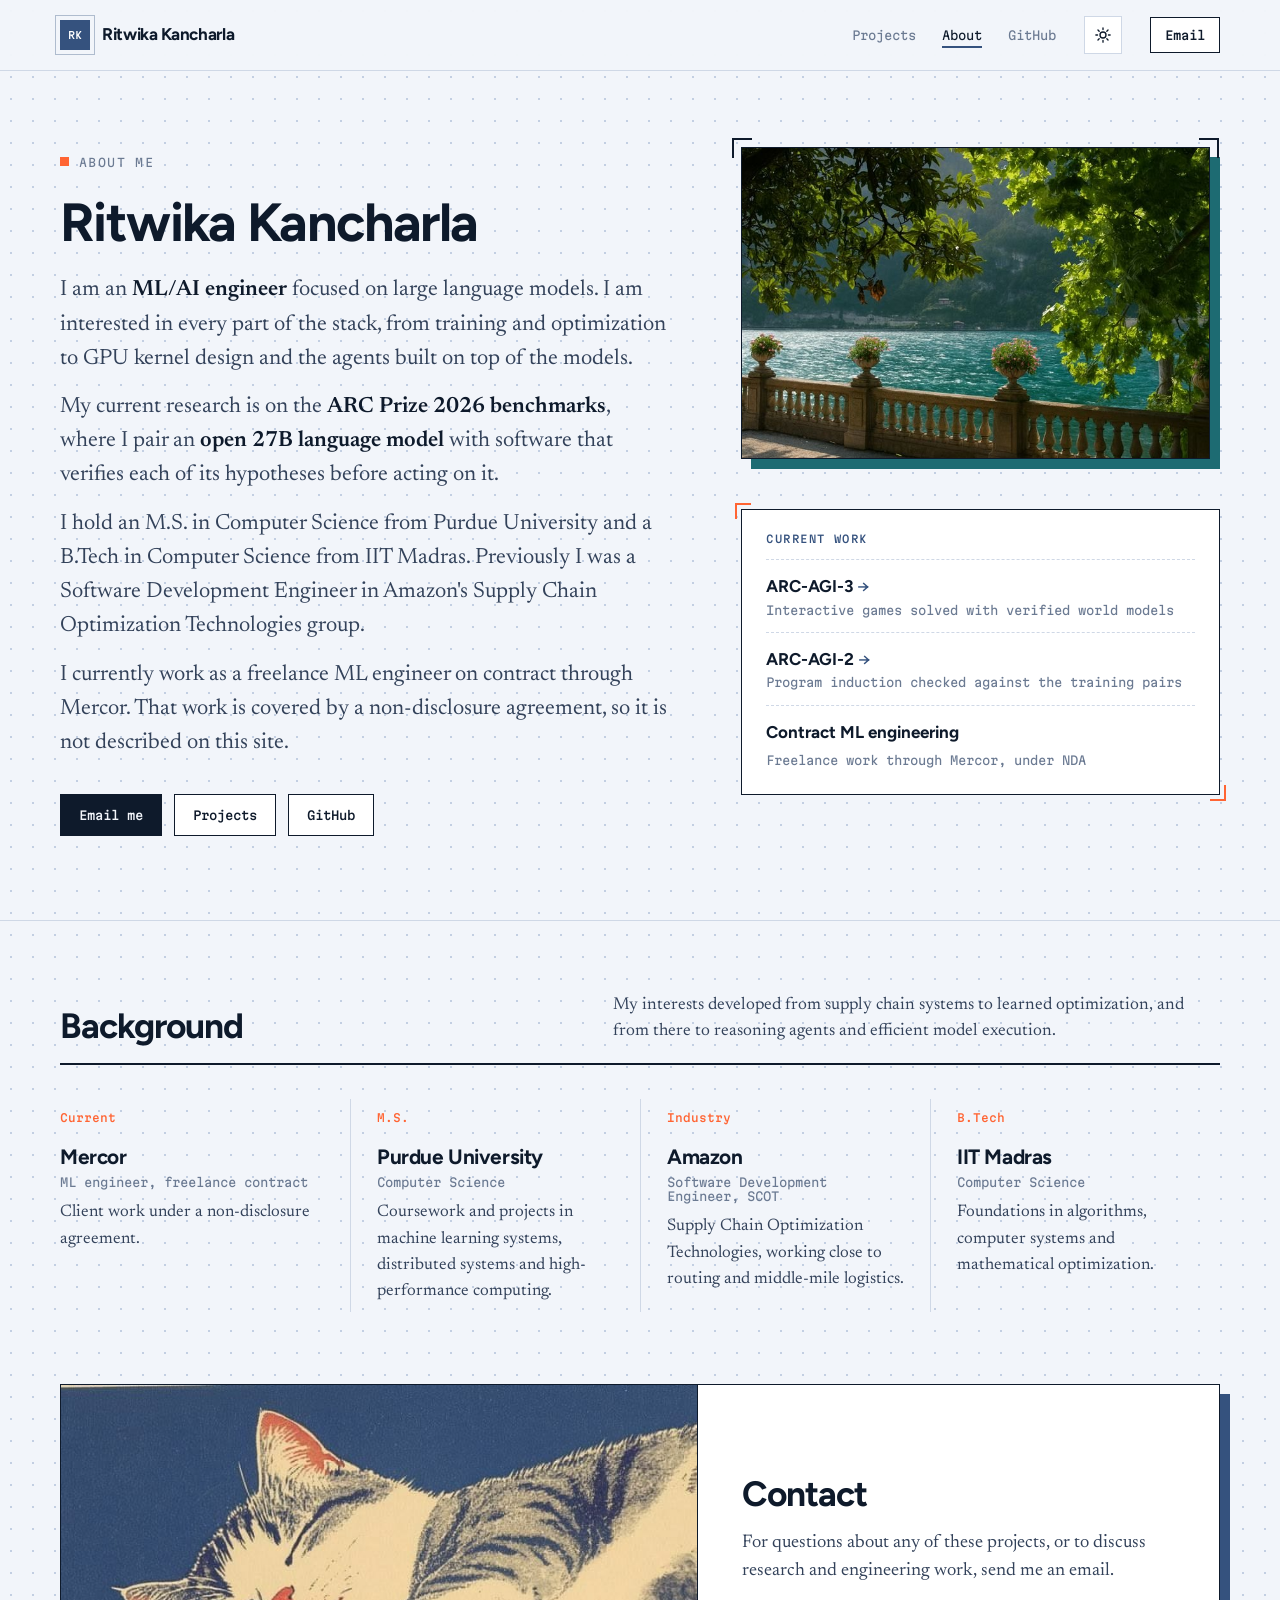
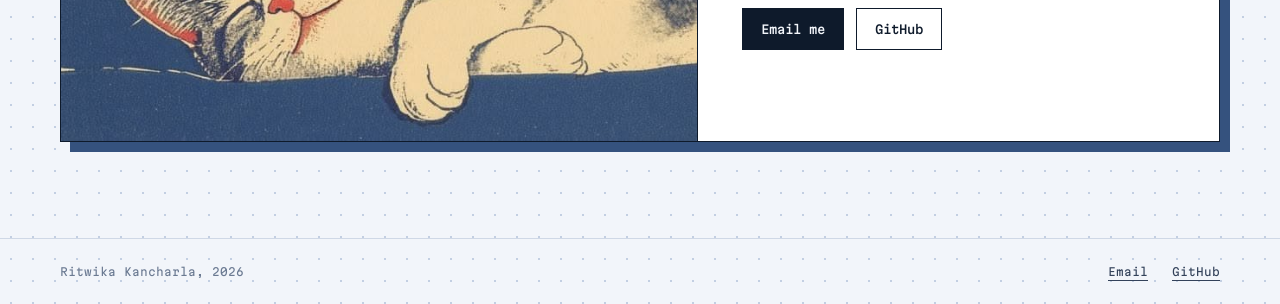
==== about.html @ 43d2c1b2 "Dark theme: neutral dark grey instead of navy Co-Authored-By: Claude Fable 5.1 <noreply@anthropic.co" ====
<!doctype html>
<html lang="en">
<head>
  <meta charset="utf-8">
  <meta name="viewport" content="width=device-width, initial-scale=1">
  <meta name="description" content="About Ritwika Kancharla: ML/AI engineer focused on large language models. Current work, education and experience, and contact.">
  <meta name="theme-color" content="#f2f5fa">
  <title>About | Ritwika Kancharla</title>
  <script>try{var t=localStorage.getItem("theme")||(matchMedia("(prefers-color-scheme: dark)").matches?"dark":"light");document.documentElement.dataset.theme=t}catch(e){}</script>
  <link rel="icon" href="./favicon.svg">
  <link rel="preconnect" href="https://fonts.googleapis.com">
  <link rel="preconnect" href="https://fonts.gstatic.com" crossorigin>
  <link href="https://fonts.googleapis.com/css2?family=Martian+Mono:wght@400;500&family=Newsreader:ital,opsz,wght@0,6..72,400;0,6..72,500;0,6..72,600;1,6..72,400&family=Figtree:wght@400;500;600;700;800&display=swap" rel="stylesheet">
  <link rel="stylesheet" href="./assets/site.css?v=adc45c68">
</head>
<body id="top">
<header class="site"><div class="bar">
  <a class="brand" href="./index.html"><span class="mark">RK</span><span class="name">Ritwika Kancharla</span></a>
  <nav aria-label="Site">
    <a href="./index.html#projects">Projects</a>
    <a href="./about.html" class="on">About</a>
    <a href="https://github.com/ritwikareddykancharla">GitHub</a>
  </nav>
  <button class="theme" type="button" aria-label="Switch between light and dark theme"><svg class="sun" viewBox="0 0 24 24" aria-hidden="true"><circle cx="12" cy="12" r="4"/><path d="M12 2.5v2.2M12 19.3v2.2M2.5 12h2.2M19.3 12h2.2M5.3 5.3l1.6 1.6M17.1 17.1l1.6 1.6M18.7 5.3l-1.6 1.6M6.9 17.1l-1.6 1.6"/></svg><svg class="moon" viewBox="0 0 24 24" aria-hidden="true"><path d="M20 14.5A8 8 0 0 1 9.5 4a8 8 0 1 0 10.5 10.5z"/></svg></button>
  <a class="btn contact" href="mailto:ritwikareddykancharla@gmail.com">Email</a>
</div></header>

<main>
<section class="hero about" style="--accent:#1d6b72"><div class="hero-in">
  <div>
    <p class="kicker"><i></i>About me</p>
    <h1>Ritwika Kancharla</h1>
    <p class="lede">I am an <strong>ML/AI engineer</strong> focused on large language models. I am interested in every part of the stack, from training and optimization to GPU kernel design and the agents built on top of the models.</p>
    <p class="lede">My current research is on the <strong>ARC Prize 2026 benchmarks</strong>, where I pair an <strong>open 27B language model</strong> with software that verifies each of its hypotheses before acting on it.</p>
    <p class="lede">I hold an M.S. in Computer Science from Purdue University and a B.Tech in Computer Science from IIT Madras. Previously I was a Software Development Engineer in Amazon's Supply Chain Optimization Technologies group.</p>
    <p class="lede">I currently work as a freelance ML engineer on contract through Mercor. That work is covered by a non-disclosure agreement, so it is not described on this site.</p>
    <div class="actions"><a class="btn primary" href="mailto:ritwikareddykancharla@gmail.com">Email me</a><a class="btn" href="./index.html#projects">Projects</a><a class="btn" href="https://github.com/ritwikareddykancharla">GitHub</a></div>
  </div>
  <div class="about-side">
    <figure class="hero-img"><img src="./assets/img/heroes/terrace.jpg" width="735" height="490" alt="A stone terrace with flower urns under green branches, looking out over a bright turquoise lake." style="object-position:50% 70%"></figure>
    <aside class="now" aria-label="Current work">
      <p class="now-k">Current work</p>
      <ul>
        <li><a href="./projects/arc-agi-3.html"><b>ARC-AGI-3</b><span>Interactive games solved with verified world models</span></a></li>
        <li><a href="./projects/arc-agi-2.html"><b>ARC-AGI-2</b><span>Program induction checked against the training pairs</span></a></li>
        <li><b>Contract ML engineering</b><span>Freelance work through Mercor, under NDA</span></li>
      </ul>
    </aside>
  </div>
</div></section>

<section class="sec" id="background"><div class="wrap">
  <div class="sec-head"><h2>Background</h2><p>My interests developed from supply chain systems to learned optimization, and from there to reasoning agents and efficient model execution.</p></div>
  <div class="cv">
    <article><span class="when">Current</span><h3>Mercor</h3><p class="role">ML engineer, freelance contract</p><p>Client work under a non-disclosure agreement.</p></article>
    <article><span class="when">M.S.</span><h3>Purdue University</h3><p class="role">Computer Science</p><p>Coursework and projects in machine learning systems, distributed systems and high-performance computing.</p></article>
    <article><span class="when">Industry</span><h3>Amazon</h3><p class="role">Software Development Engineer, SCOT</p><p>Supply Chain Optimization Technologies, working close to routing and middle-mile logistics.</p></article>
    <article><span class="when">B.Tech</span><h3>IIT Madras</h3><p class="role">Computer Science</p><p>Foundations in algorithms, computer systems and mathematical optimization.</p></article>
  </div>
</div></section>

<section class="sec" id="contact"><div class="wrap">
  <div class="reach">
    <img src="./assets/img/heroes/sleeping-cat.jpg" width="735" height="412" alt="A woodblock-style print of a tabby cat asleep on a deep blue background." loading="lazy">
    <div><h2>Contact</h2>
      <p>For questions about any of these projects, or to discuss research and engineering work, send me an email.</p>
      <div class="actions"><a class="btn primary" href="mailto:ritwikareddykancharla@gmail.com">Email me</a><a class="btn" href="https://github.com/ritwikareddykancharla">GitHub</a></div></div>
  </div>
</div></section>
</main>

<footer class="site-foot"><div class="wrap">
  <span>Ritwika Kancharla, 2026</span>
  <span><a href="mailto:ritwikareddykancharla@gmail.com">Email</a> &nbsp; <a href="https://github.com/ritwikareddykancharla">GitHub</a></span>
</div></footer>
<a class="totop" href="#top" aria-label="Back to top"><svg viewBox="0 0 48 48" aria-hidden="true"><circle class="ring-bg" cx="24" cy="24" r="21"/><circle class="ring" cx="24" cy="24" r="21"/><path d="M24 31V18M18 23.5l6-6 6 6"/></svg></a>
<script src="./assets/site.js?v=a05558e0" defer></script>
</body>
</html>
---- assets/site.css ----
/* Blueprint: cool dotted paper, navy ink, one orange signal colour, and an accent blue (--cobalt) sampled from the
   woodblock print of the sleeping cat in the contact band.
   Figtree for headings, Newsreader for reading, Martian Mono for labels and numbers. */

:root {
  --paper: #f2f5fa; --card: #ffffff; --ink: #0e1a2b; --body: #33425a; --soft: #6b7a92; --rule: #cfd8e6;
  --cobalt: #35527e; --cobalt-soft: #e3e9f3; --signal: #ff6433; --signal-soft: #fff3ee;
  --dot: #c3cfe2; --header: rgba(242, 245, 250, .88); --block: #0e1a2b; --on-block: #ffffff; --pre-ink: #d6e0f5; --code-ink: #26395a;
  --bad: #d4301a; --ok: #0c8a4d; --media: #151a24;
  --display: "Figtree", system-ui, sans-serif;
  --read: "Newsreader", Georgia, serif;
  --mono: "Martian Mono", ui-monospace, Menlo, monospace;
  --off: clamp(0px, 12vw, 11rem);   /* left offset of the reading column on a post */
  --chart-grid: #dbe2ee; --chart-text: #6b7a92; --chart-fill: rgba(53, 82, 126, .09);
  --chart-line: #35527e; --chart-dot: #fff; --chart-label: #0e1a2b;
}

/* dark theme: set by the toggle in the header (data-theme on <html>, remembered in localStorage) */
:root[data-theme="dark"] {
  color-scheme: dark;
  --paper: #151515; --card: #1d1d1d; --ink: #f1f1f1; --body: #bdbdbd; --soft: #8b8b8b; --rule: #303030;
  --cobalt: #8fb0e6; --cobalt-soft: rgba(143, 176, 230, .15); --signal: #ff8a5c; --signal-soft: rgba(255, 138, 92, .12);
  --dot: #262626; --header: rgba(21, 21, 21, .86); --block: #262626; --on-block: #f1f1f1; --media: #0e0e0e; --pre-ink: #d6e0f5; --code-ink: #c5d6f3;
  --bad: #ff7a66; --ok: #4fd19a;
  --chart-grid: #303030; --chart-text: #8b8b8b; --chart-fill: rgba(143, 176, 230, .13); --chart-line: #8fb0e6; --chart-dot: #1d1d1d; --chart-label: #f1f1f1;
}
:root[data-theme="dark"] .demo, :root[data-theme="dark"] .hero { --accent-text: color-mix(in srgb, var(--accent) 45%, #ffffff); }
:root[data-theme="dark"] pre { background: #0d0d0d; border: 1px solid var(--rule); box-shadow: 6px 6px 0 var(--cobalt-soft); }
:root[data-theme="dark"] .hero-img img, :root[data-theme="dark"] .thumb img, :root[data-theme="dark"] .reach img { filter: brightness(.92); }
:root[data-theme="dark"] .btn:hover, :root[data-theme="dark"] .feature:hover, :root[data-theme="dark"] .totop { box-shadow: 4px 4px 0 var(--cobalt); }

* { box-sizing: border-box; }
html { -webkit-text-size-adjust: 100%; }
body {
  transition: background-color .35s ease, color .35s ease;
  margin: 0; color: var(--ink); font: 400 17px/1.6 var(--display); -webkit-font-smoothing: antialiased;
  background: radial-gradient(circle, var(--dot) 1px, transparent 1.2px) 0 0/22px 22px, var(--paper);
}
a { color: inherit; }
a:focus-visible { outline: 2px solid var(--cobalt); outline-offset: 3px; }
::selection { background: var(--cobalt); color: #fff; }
.wrap, .bar, .hero-in { width: min(1160px, 100% - 48px); margin: 0 auto; }
[id] { scroll-margin-top: 92px; }

/* ---------------------------------------------------------------- header */
.site { position: sticky; top: 0; z-index: 9; background: var(--header); backdrop-filter: blur(14px); border-bottom: 1px solid var(--rule); }
.bar { display: flex; align-items: center; gap: 28px; height: 70px; }
.brand { display: flex; align-items: center; gap: 12px; text-decoration: none; font-weight: 700; letter-spacing: -.02em; }
.mark { width: 30px; height: 30px; display: grid; place-items: center; font: 500 10px var(--mono); color: #fff; background: var(--cobalt); position: relative; }
.mark::after { content: ""; position: absolute; inset: -5px; border: 1px solid var(--cobalt); opacity: .35; }
.site nav { display: flex; gap: 26px; margin-left: auto; font: 400 12px var(--mono); }
.site nav a { text-decoration: none; color: var(--soft); padding: 6px 0; background: linear-gradient(var(--cobalt), var(--cobalt)) 0 100%/0 2px no-repeat; transition: background-size .25s ease, color .2s; }
.site nav a:hover, .site nav a.on { color: var(--ink); background-size: 100% 2px; }

.btn { display: inline-flex; align-items: center; gap: 10px; font: 500 12px var(--mono); text-decoration: none; padding: 13px 18px; border: 1px solid var(--ink); background: var(--card); transition: transform .2s, box-shadow .2s; }
.btn:hover { transform: translate(-2px, -2px); box-shadow: 4px 4px 0 var(--cobalt); }
.btn.primary { background: var(--ink); color: var(--paper); }
.btn.contact { padding: 10px 14px; }
.theme { width: 38px; height: 38px; display: grid; place-items: center; padding: 0; border: 1px solid var(--rule); background: var(--card); color: var(--ink); cursor: pointer; transition: transform .2s, box-shadow .2s, border-color .2s; }
.theme:hover { transform: translate(-2px, -2px); box-shadow: 4px 4px 0 var(--cobalt); border-color: var(--ink); }
.theme svg { width: 18px; height: 18px; fill: none; stroke: currentColor; stroke-width: 1.8; stroke-linecap: round; stroke-linejoin: round; transition: transform .5s cubic-bezier(.3, 1.4, .5, 1); }
.theme:active svg { transform: rotate(40deg) scale(.85); }
.theme .moon, :root[data-theme="dark"] .theme .sun { display: none; }
:root[data-theme="dark"] .theme .moon { display: block; }

/* ---------------------------------------------------------------- home: hero */
.hero { --accent: var(--signal); --accent-text: var(--accent); padding: 60px 0 64px; border-bottom: 1px solid var(--rule); }
.hero.about { padding: 76px 0 84px; }
.hero-in { display: grid; grid-template-columns: minmax(0, 1.12fr) minmax(0, .88fr); gap: 72px; align-items: center; }
.hero.about .hero-in { align-items: start; }
.about-side { display: flex; flex-direction: column; gap: 40px; }
.kicker { display: inline-flex; align-items: center; gap: 10px; margin: 0 0 26px; font: 400 11.5px var(--mono); color: var(--soft); text-transform: uppercase; letter-spacing: .12em; }
.kicker i { width: 9px; height: 9px; background: var(--signal); }
.hero h1 { margin: 0; font-size: clamp(2.2rem, 4.2vw, 3.5rem); line-height: 1.02; letter-spacing: -.03em; font-weight: 700; text-wrap: balance; }
.lede { margin: 24px 0 0; max-width: 34em; font: 400 1.38rem/1.55 var(--read); color: var(--body); }
.lede strong { font-weight: 600; color: var(--ink); }
.lede a { color: var(--ink); text-decoration-color: var(--cobalt); text-decoration-thickness: 2px; text-underline-offset: 4px; transition: color .2s; }
.lede a:hover { color: var(--cobalt); }
.lede + .lede { margin-top: 14px; }
.actions { display: flex; gap: 12px; flex-wrap: wrap; margin-top: 34px; }
.stats { display: grid; grid-template-columns: repeat(3, minmax(0, 1fr)); margin-top: 56px; border-top: 2px solid var(--ink); }
.stats a { display: flex; flex-direction: column; gap: 8px; padding: 22px 28px 4px; text-decoration: none; border-left: 1px dashed var(--rule); transition: background .25s; }
.stats a:nth-child(3n + 1) { padding-left: 0; border-left: 0; }
.stats a:nth-child(n + 4) { margin-top: 18px; padding-top: 22px; border-top: 1px dashed var(--rule); }
.stats b { font-size: clamp(1.25rem, 1.9vw, 1.6rem); line-height: 1.05; letter-spacing: -.028em; font-weight: 700; background: linear-gradient(var(--cobalt), var(--cobalt)) 0 100%/0 3px no-repeat; transition: background-size .3s; align-self: flex-start; padding-bottom: 3px; }
.stats a:hover b { background-size: 100% 3px; }
.stats span { font: 400 11.5px/1.6 var(--mono); color: var(--soft); max-width: 30em; }

.now { position: relative; background: var(--card); border: 1px solid var(--ink); padding: 22px 24px 8px; }
.now::before, .now::after { content: ""; position: absolute; width: 14px; height: 14px; border: 2px solid var(--signal); }
.now::before { top: -7px; left: -7px; border-right: 0; border-bottom: 0; }
.now::after { bottom: -7px; right: -7px; border-left: 0; border-top: 0; }
.now-k { margin: 0 0 14px; font: 500 10.5px var(--mono); letter-spacing: .14em; text-transform: uppercase; color: var(--cobalt); }
.now ul { list-style: none; margin: 0; padding: 0; }
.now li { padding: 13px 0; border-top: 1px dashed var(--rule); }
.now b { display: block; font-weight: 700; }
.now a { display: block; text-decoration: none; transition: transform .25s cubic-bezier(.2, .7, .2, 1); }
.now a b { display: inline; background: linear-gradient(var(--cobalt), var(--cobalt)) 0 100%/0 2px no-repeat; transition: background-size .3s; padding-bottom: 2px; }
.now a b::after { content: " \2192"; color: var(--cobalt); font-weight: 500; }
.now a span { display: block; }
.now a:hover { transform: translateX(4px); }
.now a:hover b { background-size: 100% 2px; }
.now span { font: 400 12px/1.55 var(--mono); color: var(--soft); }

/* ---------------------------------------------------------------- home: sections */
.sec { padding: 72px 0 0; }
.sec:last-of-type { padding-bottom: 96px; }
.sec-head { display: grid; grid-template-columns: minmax(0, 1fr) minmax(0, 1.2fr); gap: 12px 48px; align-items: end; margin-bottom: 34px; padding-bottom: 18px; border-bottom: 2px solid var(--ink); }
.sec-head h2 { margin: 0; font-size: 2.2rem; line-height: 1.05; letter-spacing: -.028em; font-weight: 700; }
.sec-head p { margin: 0; font: 400 1.08rem/1.5 var(--read); color: var(--body); }

.features { display: grid; grid-template-columns: repeat(2, minmax(0, 1fr)); gap: 28px; }
.feature { display: flex; flex-direction: column; text-decoration: none; background: var(--card); border: 1px solid var(--ink); transition: transform .2s, box-shadow .2s; }
.feature:hover { transform: translate(-3px, -3px); box-shadow: 6px 6px 0 var(--cobalt); }
.media { display: flex; justify-content: center; align-items: center; gap: 14px; height: 300px; padding: 22px; background: var(--media); border-bottom: 1px solid var(--ink); }
.media img { flex: 0 1 auto; min-width: 0; width: auto; height: auto; max-height: 100%; max-width: calc(50% - 7px); image-rendering: pixelated; }
.feature-body { display: flex; flex-direction: column; gap: 12px; padding: 26px 28px 28px; flex: 1; }
.pm { display: flex; flex-wrap: wrap; gap: 6px 14px; font: 400 11px var(--mono); color: var(--soft); }
.pm em { font-style: normal; }
.pm em.live { color: var(--signal); }
.feature h3, .row h3 { margin: 0; font-size: 1.55rem; line-height: 1.12; letter-spacing: -.025em; font-weight: 700; }
.feature h3 span, .row h3 a { background: linear-gradient(var(--cobalt), var(--cobalt)) 0 100%/0 3px no-repeat; transition: background-size .3s; padding-bottom: 3px; text-decoration: none; }
.feature:hover h3 span, .row:hover h3 a { background-size: 100% 3px; }
.feature p, .row p { margin: 0; font: 400 1.08rem/1.55 var(--read); color: var(--body); }
.result { margin-top: auto; padding-top: 14px; border-top: 1px dashed var(--rule); font: 400 11.5px/1.6 var(--mono); color: var(--soft); }
.result b { color: var(--ink); font-weight: 500; }

.rows { margin-top: 28px; }
.row { display: grid; grid-template-columns: 190px minmax(0, 1fr) 240px; gap: 12px 36px; padding: 30px 0; border-top: 1px solid var(--rule); }
.row:last-child { border-bottom: 1px solid var(--rule); }
.row .row-side { display: flex; flex-direction: column; gap: 12px; }
.thumb { display: block; line-height: 0; border: 1px solid var(--ink); transition: transform .2s, box-shadow .2s; }
.thumb img { display: block; width: 100%; height: auto; aspect-ratio: 3 / 2; object-fit: cover; }
.row:hover .thumb { transform: translate(-2px, -2px); box-shadow: 4px 4px 0 var(--cobalt); }
.row .pm { flex-direction: row; gap: 4px 12px; }
.row .main { display: flex; flex-direction: column; gap: 10px; }
.row .result { margin: 0; padding: 4px 0 0 20px; border-top: 0; border-left: 1px dashed var(--rule); }

.pubs { list-style: none; margin: 0; padding: 0; counter-reset: pub; }
.pubs li { counter-increment: pub; display: grid; grid-template-columns: 150px minmax(0, 1fr); gap: 8px 36px; padding: 24px 0; border-top: 1px solid var(--rule); }
.pubs li:last-child { border-bottom: 1px solid var(--rule); }
.pubs li::before { content: "[" counter(pub) "]"; font: 500 11px var(--mono); color: var(--signal); padding-top: 6px; }
.pubs .t { font-weight: 700; font-size: 1.15rem; line-height: 1.3; letter-spacing: -.02em; }
.pubs .m { margin-top: 6px; font: 400 1.02rem/1.5 var(--read); color: var(--body); }
.pubs .l { display: flex; flex-wrap: wrap; gap: 8px; margin-top: 12px; }
.chip { font: 400 11px var(--mono); text-decoration: none; padding: 5px 10px; border: 1px solid var(--rule); background: var(--card); color: var(--body); transition: border-color .2s, color .2s; }
a.chip:hover { border-color: var(--cobalt); color: var(--cobalt); }

.cv { display: grid; grid-template-columns: repeat(4, minmax(0, 1fr)); gap: 0; }
.cv article { padding: 4px 26px 8px; border-left: 1px solid var(--rule); }
.cv article:first-child { padding-left: 0; border-left: 0; }
.cv .when { font: 500 11px var(--mono); color: var(--signal); }
.cv h3 { margin: 10px 0 2px; font-size: 1.3rem; letter-spacing: -.02em; font-weight: 700; }
.cv .role { margin: 0 0 10px; font: 400 12px var(--mono); color: var(--soft); }
.cv p { margin: 0; font: 400 1.05rem/1.55 var(--read); color: var(--body); }

.reach { display: grid; grid-template-columns: minmax(0, 1.1fr) minmax(0, .9fr); background: var(--card); border: 1px solid var(--ink); box-shadow: 10px 10px 0 var(--cobalt); }
.reach img { display: block; width: 100%; height: 100%; min-height: 260px; object-fit: cover; border-right: 1px solid var(--ink); }
.reach > div { display: flex; flex-direction: column; justify-content: center; gap: 16px; padding: 40px 44px; }
.reach h2 { margin: 0; font-size: 2.2rem; line-height: 1.05; letter-spacing: -.028em; font-weight: 700; }
.reach p { margin: 0; font: 400 1.15rem/1.55 var(--read); color: var(--body); }
.reach .actions { margin-top: 6px; }

/* ---------------------------------------------------------------- project pages */
.demo { --accent: var(--signal); --accent-text: var(--accent); padding: 70px 0 96px; }
.demo > .wrap { width: min(1280px, 100% - 48px); }
.crumb { display: inline-block; margin: 0 0 30px; font: 400 11.5px var(--mono); color: var(--soft); text-decoration: none; }
.crumb:hover { color: var(--cobalt); }
.post-head { display: grid; grid-template-columns: minmax(0, 1.08fr) minmax(0, .92fr); gap: 34px 64px; align-items: end; margin: 0 0 56px; }
.toc { grid-column: 1 / -1; }
.hero-img { position: relative; margin: 0 10px 10px 0; }
.hero-img img { display: block; width: 100%; height: auto; aspect-ratio: 3 / 2; object-fit: cover; border: 1px solid var(--ink); box-shadow: 10px 10px 0 var(--accent); }
.hero-img::before, .hero-img::after { content: ""; position: absolute; width: 18px; height: 18px; border: 2px solid var(--ink); z-index: 1; }
.hero-img::before { top: -9px; left: -9px; border-right: 0; border-bottom: 0; }
.hero-img::after { top: -9px; right: -9px; border-left: 0; border-bottom: 0; }
.hero-img figcaption { margin-top: 20px; font-size: 10.5px; }
.eyebrow { display: inline-block; margin: 0 0 22px; padding: 6px 10px; font: 500 10.5px var(--mono); letter-spacing: .14em; text-transform: uppercase; color: #fff; background: var(--accent); }
.post-title { margin: 0; font-size: clamp(2.1rem, 4.4vw, 3.4rem); line-height: 1.04; letter-spacing: -.03em; font-weight: 700; text-wrap: balance; }
.meta { display: flex; flex-wrap: wrap; gap: 8px 22px; margin: 30px 0 0; padding-top: 16px; border-top: 1px solid var(--rule); font: 400 11.5px var(--mono); color: var(--soft); }
.meta span:first-child { color: var(--ink); }
.meta a { color: var(--cobalt); text-underline-offset: 4px; }
.toc { display: none; flex-wrap: wrap; gap: 6px; }

.post-grid { display: grid; grid-template-columns: 232px minmax(0, 1fr); gap: 64px; align-items: start; }
.post-body { min-width: 0; }
.post-body > * { max-width: 44rem; }
.post-body > .fig, .post-body > .tablewrap.wide { max-width: 56rem; }
.post-body > .fig.wide { max-width: none; }

.side { position: sticky; top: 94px; max-height: calc(100vh - 118px); overflow: auto; scrollbar-width: none; padding: 4px 2px 8px 0; }
.side::-webkit-scrollbar { display: none; }
.js .side { opacity: 0; transform: translateX(-16px); transition: opacity .6s ease .15s, transform .6s cubic-bezier(.2, .7, .2, 1) .15s; }
.js .side.ready { opacity: 1; transform: none; }
.side-k { display: flex; justify-content: space-between; margin: 0 0 10px; font: 500 10.5px var(--mono); letter-spacing: .14em; text-transform: uppercase; color: var(--soft); }
.side-pct { color: var(--accent-text); letter-spacing: .04em; }
.side-bar { height: 2px; margin-bottom: 18px; background: var(--rule); }
.side-bar i { display: block; height: 100%; background: var(--accent); transform: scaleX(0); transform-origin: left; transition: transform .25s linear; }
.side-list { position: relative; list-style: none; margin: 0; padding: 0 0 0 14px; border-left: 1px solid var(--rule); }
.side-list ol { list-style: none; margin: 0; padding: 0; }
.side-ind { position: absolute; left: -2px; top: 0; width: 3px; height: 24px; background: var(--accent); opacity: 0; transition: transform .45s cubic-bezier(.3, 1.2, .4, 1), height .3s ease, opacity .3s; }
.side-list a { display: flex; gap: 10px; padding: 7px 0; text-decoration: none; font-size: 14px; line-height: 1.35; font-weight: 500; color: var(--soft); transition: color .25s, transform .3s cubic-bezier(.2, .7, .2, 1); }
.side-list a:hover { color: var(--ink); transform: translateX(3px); }
.side-list a.on { color: var(--ink); font-weight: 700; }
.sn { flex: none; padding-top: 2px; font: 500 10.5px var(--mono); color: var(--rule); transition: color .25s; }
.side-list a.on .sn, .side-list a:hover .sn { color: var(--accent-text); }
.sub { display: grid; grid-template-rows: 0fr; opacity: 0; transition: grid-template-rows .38s cubic-bezier(.2, .7, .2, 1), opacity .3s; }
.sub > ol { overflow: hidden; min-height: 0; padding-left: 27px; }
.open > .sub { grid-template-rows: 1fr; opacity: 1; }
.sub a { padding: 5px 0; font-size: 13px; font-weight: 400; }
.sub a.on { font-weight: 600; color: var(--accent-text); }
.side-top { display: inline-block; margin: 20px 0 0 14px; font: 400 11px var(--mono); color: var(--soft); text-decoration: none; transition: color .2s; }
.side-top::before { content: "\2191  "; }
.side-top:hover { color: var(--accent-text); }
.post-body p, .post-body li { font: 400 1.2rem/1.7 var(--read); color: var(--body); }
.post-body p { margin: 0 0 1.3rem; }
.post-body ul, .post-body ol { margin: 0 0 1.4rem; padding-left: 1.3rem; }
.post-body li { margin-bottom: .55rem; }
.post-body li::marker { color: var(--accent-text); font-family: var(--mono); font-size: .8em; }
.post-body a { color: var(--cobalt); text-decoration-thickness: 1px; text-underline-offset: 4px; }
.post-body strong { color: var(--ink); font-weight: 500; }
.post-body h2 { position: relative; margin: 3.6rem 0 1.1rem; font-size: 1.95rem; line-height: 1.1; letter-spacing: -.028em; font-weight: 700; }
.post-body h3 { margin: 2.2rem 0 .6rem; font-size: 1.28rem; line-height: 1.2; letter-spacing: -.025em; font-weight: 700; }
.num { position: absolute; right: calc(100% + 26px); top: .6em; font: 500 11px var(--mono); color: var(--accent-text); letter-spacing: .1em; }

.tldr { position: relative; background: var(--card); border: 1px solid var(--ink); padding: 24px 28px 8px; margin-bottom: 3rem; }
.tldr::before { content: ""; position: absolute; top: -7px; left: -7px; width: 14px; height: 14px; border: 2px solid var(--accent); border-right: 0; border-bottom: 0; }
.tk { margin: 0 0 12px !important; font: 500 10.5px var(--mono) !important; letter-spacing: .14em; text-transform: uppercase; color: var(--cobalt) !important; }
.tldr p { font-size: 1.13rem; line-height: 1.65; }

.fig { margin: 2.6rem 0; }
.post-body > .fig.text { max-width: 44rem; }
.plate { position: relative; background: var(--card); border: 1px solid var(--ink); padding: 26px; }
.plate::before, .plate::after { content: ""; position: absolute; width: 16px; height: 16px; border: 2px solid var(--cobalt); }
.plate::before { top: -8px; right: -8px; border-left: 0; border-bottom: 0; }
.plate::after { bottom: -8px; left: -8px; border-right: 0; border-top: 0; }
.plate svg { display: block; width: 100%; height: auto; }
figcaption { margin-top: 14px; max-width: 60rem; font: 400 12px/1.65 var(--mono); color: var(--soft); }
figcaption b { color: var(--cobalt); font-weight: 500; margin-right: 8px; }
figcaption code { font-size: 1em; }

.frames { display: grid; grid-template-columns: repeat(2, minmax(0, 360px)); justify-content: center; gap: 28px; }
.frame { background: var(--media); line-height: 0; }
.frame img { display: block; width: 100%; height: auto; image-rendering: pixelated; }
.frame.pad { padding: 16px; }
.cap { display: block; margin-top: 8px; font: 400 11px/1.4 var(--mono); color: var(--soft); text-align: center; }

.grids { display: flex; flex-wrap: wrap; justify-content: center; align-items: flex-start; gap: 14px 18px; }
.g { display: flex; flex-direction: column; align-items: center; gap: 8px; min-width: 0; }
.g img { max-height: 19rem; width: auto; max-width: 100%; height: auto; image-rendering: pixelated; }
.g.small { width: 10.5rem; }
.g.small img { max-height: 11rem; }
.n3 .g img { max-height: 15.5rem; }
.n4 .g img { max-height: 11.5rem; }
.g span { width: 0; min-width: 100%; font: 400 11px/1.5 var(--mono); color: var(--soft); text-align: center; }
.g span b { color: var(--ink); font-weight: 500; }
.g span b.bad { color: var(--bad); }
.g span b.ok { color: var(--ok); }
.to { align-self: center; padding-bottom: 2rem; color: var(--cobalt); font: 500 1.1rem var(--mono); }

.refs { padding-left: 2.2rem !important; counter-reset: ref; list-style: none; }
.refs li { position: relative; counter-increment: ref; font-size: 1.05rem !important; line-height: 1.6 !important; scroll-margin-top: 110px; }
.refs li::before { content: "[" counter(ref) "]"; position: absolute; left: -2.2rem; top: .2em; font: 500 11px var(--mono); color: var(--accent-text); }
.refs li:target { background: var(--cobalt-soft); box-shadow: -2.4rem 0 0 var(--cobalt-soft), .6rem 0 0 var(--cobalt-soft); }
.refs a { word-break: break-word; }
.note { margin: 2rem 0; padding: 16px 22px; background: var(--cobalt-soft); border-left: 4px solid var(--cobalt); }
.note b { font: 500 10.5px var(--mono); letter-spacing: .13em; text-transform: uppercase; color: var(--cobalt); }
.note p { margin: 6px 0 0 !important; font-size: 1.1rem !important; }

.tablewrap { margin: 2rem 0; overflow: auto; background: var(--card); border: 1px solid var(--ink); }
.fig .tablewrap { margin: 0; }

table { border-collapse: collapse; width: 100%; font-size: .98rem; line-height: 1.45; }
th { font: 500 10.5px var(--mono); letter-spacing: .12em; text-transform: uppercase; text-align: left; padding: 13px 16px; background: var(--block); color: var(--on-block); white-space: nowrap; }
td { padding: 13px 16px; border-top: 1px solid var(--rule); color: var(--body); vertical-align: top; }
td:first-child { color: var(--ink); }
.r { text-align: right; font-family: var(--mono); font-size: .86rem; white-space: nowrap; }
th.r { font-size: 10.5px; }
tr.best td { background: var(--signal-soft); color: var(--ink); }
tr.best td:first-child { box-shadow: inset 4px 0 0 var(--signal); }

blockquote { margin: 2.6rem 0; padding-left: 26px; border-left: 2px solid var(--accent); }
blockquote p { font: italic 400 1.55rem/1.4 var(--read) !important; color: var(--ink) !important; margin: 0 0 10px !important; }
cite { font: 400 11.5px var(--mono); font-style: normal; color: var(--soft); }
code { font: 400 .8em var(--mono); background: var(--cobalt-soft); color: var(--code-ink); padding: .15em .4em; }
pre { margin: 2rem 0; background: var(--block); padding: 22px 24px; overflow: auto; box-shadow: 6px 6px 0 var(--cobalt); }
pre code { background: none; color: var(--pre-ink); padding: 0; font-size: .8rem; line-height: 1.8; }

.demo ::selection { background: var(--accent); }
.next { display: flex; justify-content: space-between; gap: 20px; flex-wrap: wrap; margin: 4.5rem 0 0; padding-top: 22px; border-top: 2px solid var(--ink); }

.post-body h2, .post-body h3, .sec { scroll-margin-top: 92px; }
.post-body h2::after, .post-body h3::after { content: ""; display: block; height: 3px; margin-top: 8px; background: var(--accent); transform: scaleX(0); transform-origin: left; }
.post-body h2.arrive::after, .post-body h3.arrive::after { animation: sweep 1.5s cubic-bezier(.2, .7, .2, 1); }
@keyframes sweep { 0% { transform: scaleX(0); opacity: 1; } 45% { transform: scaleX(1); opacity: 1; } 100% { transform: scaleX(1); opacity: 0; } }
.sec.arrive .sec-head h2 { animation: nudge 1s cubic-bezier(.2, .7, .2, 1); }
@keyframes nudge { 0% { transform: translateX(-14px); color: var(--cobalt); } 100% { transform: none; } }

.js .reveal { opacity: 0; transform: translateY(22px); transition: opacity .7s ease, transform .8s cubic-bezier(.2, .7, .2, 1); }
.js .reveal.in { opacity: 1; transform: none; }
.js .fig.reveal .plate::before, .js .fig.reveal .plate::after { transform: scale(0); transition: transform .5s cubic-bezier(.3, 1.4, .5, 1) .45s; }
.js .fig.reveal.in .plate::before, .js .fig.reveal.in .plate::after { transform: none; }
.js .post-body h2.reveal .num { opacity: 0; transform: translateX(14px); transition: opacity .5s ease .25s, transform .6s cubic-bezier(.2, .7, .2, 1) .25s; }
.js .post-body h2.reveal.in .num { opacity: 1; transform: none; }

.totop { position: fixed; right: 26px; bottom: 26px; z-index: 8; width: 52px; height: 52px; display: grid; place-items: center; background: var(--card); border: 1px solid var(--ink); box-shadow: 4px 4px 0 var(--cobalt); opacity: 0; visibility: hidden; transform: translateY(18px) scale(.9); transition: opacity .35s, transform .45s cubic-bezier(.3, 1.4, .5, 1), visibility .35s, box-shadow .2s; }
.totop.show { opacity: 1; visibility: visible; transform: none; }
.totop.show:hover { transform: translate(-2px, -3px); box-shadow: 6px 7px 0 var(--cobalt); }
.totop svg { width: 38px; height: 38px; fill: none; stroke: var(--ink); stroke-width: 2.4; stroke-linecap: round; stroke-linejoin: round; }
.totop .ring-bg { stroke: var(--rule); stroke-width: 2.5; }
.totop .ring { stroke: var(--cobalt); stroke-width: 2.5; transform: rotate(-90deg); transform-origin: 50% 50%; transition: stroke-dashoffset .2s linear; }

/* ---------------------------------------------------------------- footer */
.site-foot { border-top: 1px solid var(--rule); padding: 26px 0; font: 400 11px var(--mono); color: var(--soft); }
.site-foot .wrap { display: flex; flex-wrap: wrap; gap: 8px 24px; justify-content: space-between; }
.site-foot a { color: var(--body); text-underline-offset: 4px; }
.site-foot a:hover { color: var(--cobalt); }

@media (max-width: 960px) {
  :root { --off: 0px; }
  .hero { padding: 56px 0; }
  .hero-in, .features, .sec-head, .cv, .post-head, .reach, .stats { grid-template-columns: 1fr; }
  .stats a { padding: 18px 0 4px; border-left: 0; border-top: 1px dashed var(--rule); }
  .stats a:nth-child(n + 4) { margin-top: 0; padding-top: 18px; }
  .stats a:first-child { border-top: 0; }
  .hero-img { order: -1; }
  .reach img { border-right: 0; border-bottom: 1px solid var(--ink); }
  .reach > div { padding: 28px 24px; }
  .row .row-side { flex-direction: row; align-items: center; }
  .thumb { width: 120px; flex: none; }
  .hero-in { gap: 44px; }
  .row, .pubs li { grid-template-columns: 1fr; gap: 10px; }
  .row .result { padding: 12px 0 0; border-left: 0; border-top: 1px dashed var(--rule); }
  .cv article { padding: 22px 0; border-left: 0; border-top: 1px solid var(--rule); }
  .cv article:first-child { border-top: 0; padding-top: 0; }
  .media { height: 230px; }
  .num { position: static; display: block; margin-bottom: 8px; }
  .site nav { display: none; }
  .theme { margin-left: auto; }
  .frames { grid-template-columns: 1fr; }
  .plate { padding: 16px; }
}
@media (max-width: 1100px) {
  .post-grid { grid-template-columns: minmax(0, 1fr); }
  .side { display: none; }
  .toc { display: flex; }
  .num { position: static; display: block; margin-bottom: 8px; }
}
@media (prefers-reduced-motion: reduce) { * { animation: none !important; transition: none !important; } html { scroll-behavior: auto; } }
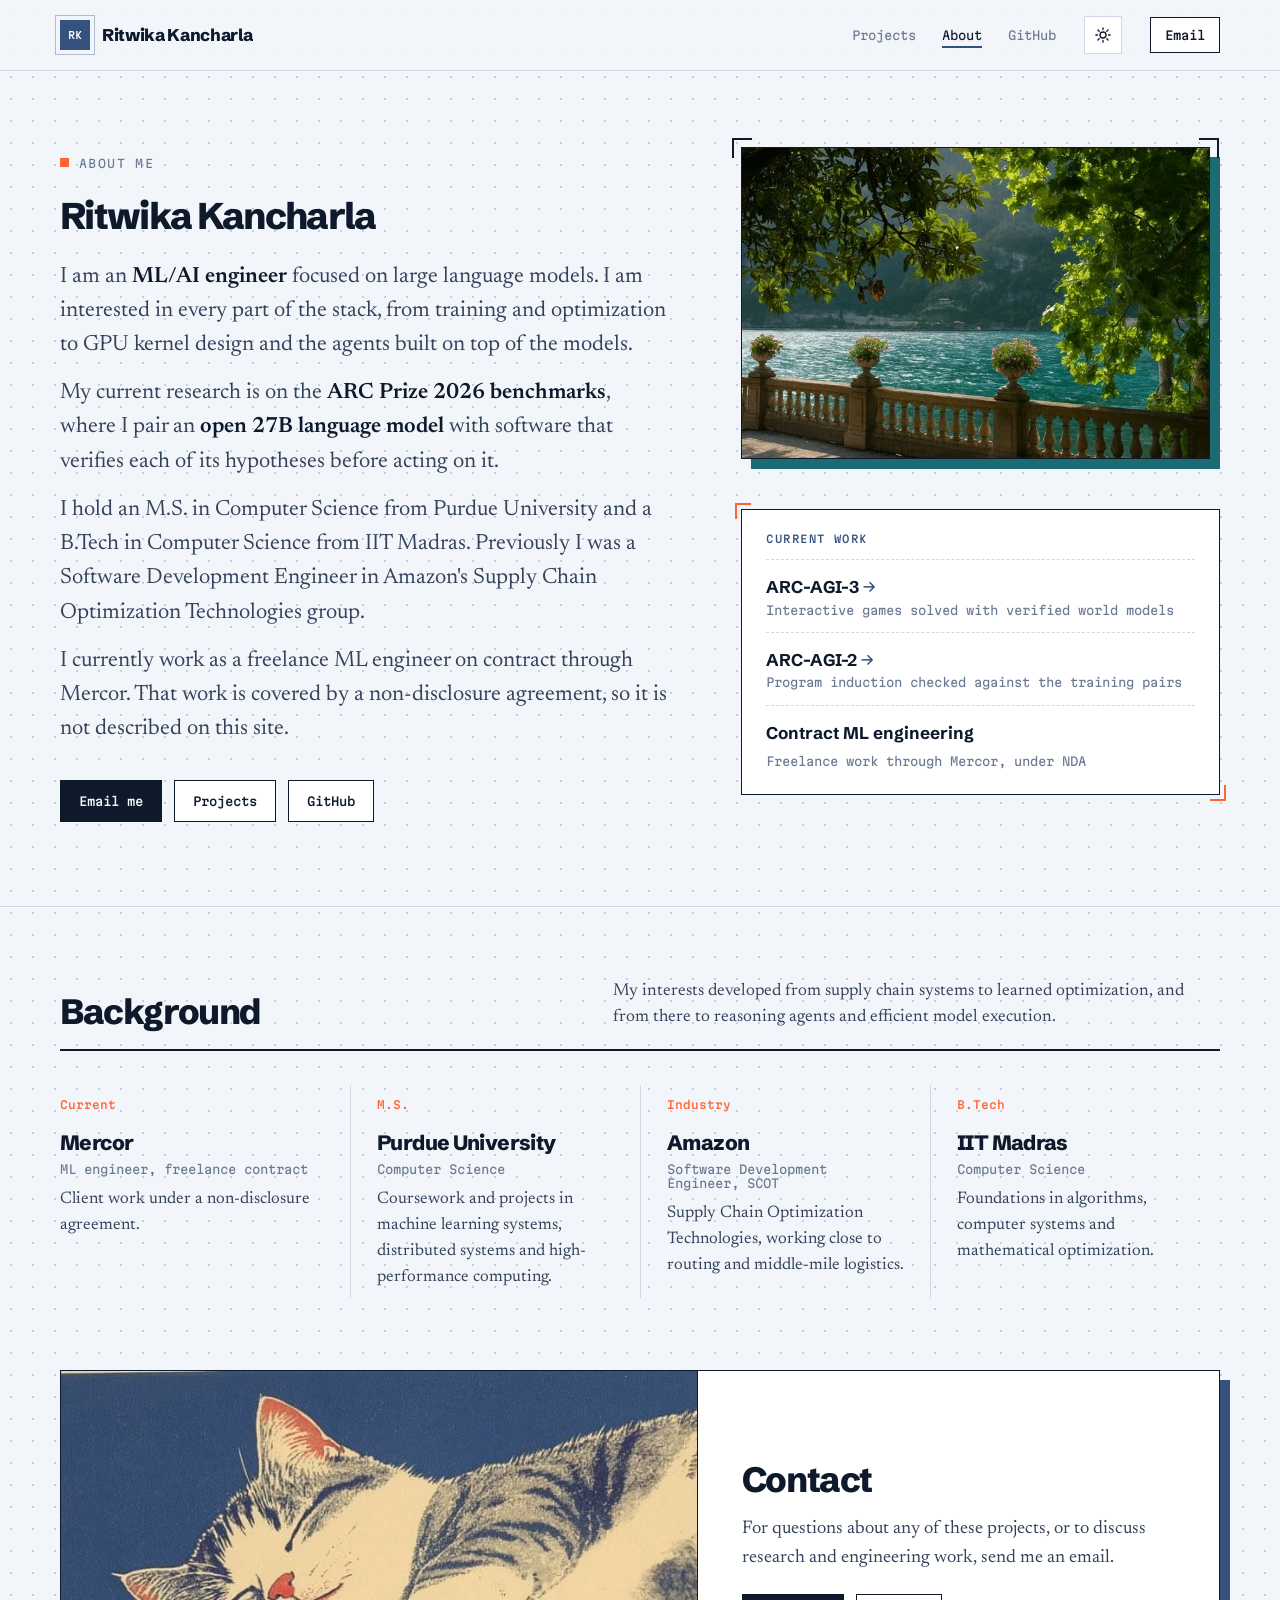
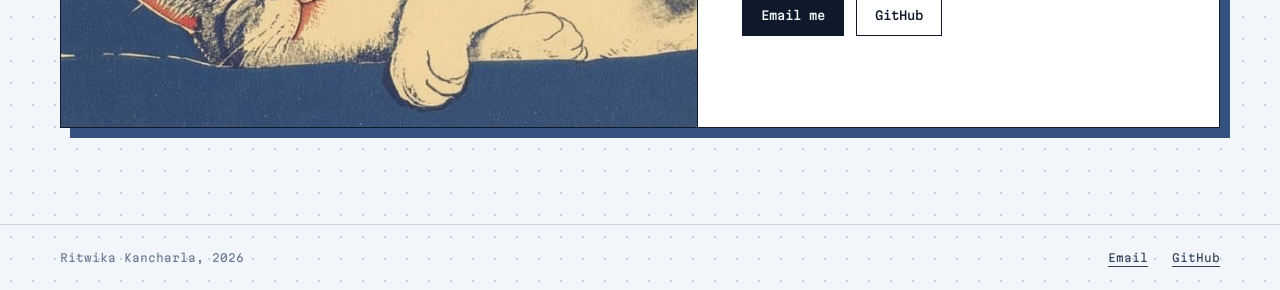
==== commit d3d4c463: "ARC-AGI-3: six completed games, each with a lazy-loaded replay and harness notes - Results: one drop" ====
--- a/about.html
+++ b/about.html
@@ -10,8 +10,8 @@
   <link rel="icon" href="./favicon.svg">
   <link rel="preconnect" href="https://fonts.googleapis.com">
   <link rel="preconnect" href="https://fonts.gstatic.com" crossorigin>
-  <link href="https://fonts.googleapis.com/css2?family=Martian+Mono:wght@400;500&family=Newsreader:ital,opsz,wght@0,6..72,400;0,6..72,500;0,6..72,600;1,6..72,400&family=Figtree:wght@400;500;600;700;800&display=swap" rel="stylesheet">
-  <link rel="stylesheet" href="./assets/site.css?v=adc45c68">
+  <link href="https://fonts.googleapis.com/css2?family=Martian+Mono:wght@400;500&family=Newsreader:ital,opsz,wght@0,6..72,400;0,6..72,500;0,6..72,600;1,6..72,400&family=Schibsted+Grotesk:wght@400;500;700;800;900&display=swap" rel="stylesheet">
+  <link rel="stylesheet" href="./assets/site.css?v=fce57dd0">
 </head>
 <body id="top">
 <header class="site"><div class="bar">
@@ -74,6 +74,6 @@
   <span><a href="mailto:ritwikareddykancharla@gmail.com">Email</a> &nbsp; <a href="https://github.com/ritwikareddykancharla">GitHub</a></span>
 </div></footer>
 <a class="totop" href="#top" aria-label="Back to top"><svg viewBox="0 0 48 48" aria-hidden="true"><circle class="ring-bg" cx="24" cy="24" r="21"/><circle class="ring" cx="24" cy="24" r="21"/><path d="M24 31V18M18 23.5l6-6 6 6"/></svg></a>
-<script src="./assets/site.js?v=a05558e0" defer></script>
+<script src="./assets/site.js?v=a2d9e6bd" defer></script>
 </body>
 </html>
--- a/assets/site.css
+++ b/assets/site.css
@@ -1,13 +1,13 @@
 /* Blueprint: cool dotted paper, navy ink, one orange signal colour, and an accent blue (--cobalt) sampled from the
    woodblock print of the sleeping cat in the contact band.
-   Figtree for headings, Newsreader for reading, Martian Mono for labels and numbers. */
+   Schibsted Grotesk for headings, Newsreader for reading, Martian Mono for labels and numbers. */
 
 :root {
   --paper: #f2f5fa; --card: #ffffff; --ink: #0e1a2b; --body: #33425a; --soft: #6b7a92; --rule: #cfd8e6;
   --cobalt: #35527e; --cobalt-soft: #e3e9f3; --signal: #ff6433; --signal-soft: #fff3ee;
   --dot: #c3cfe2; --header: rgba(242, 245, 250, .88); --block: #0e1a2b; --on-block: #ffffff; --pre-ink: #d6e0f5; --code-ink: #26395a;
   --bad: #d4301a; --ok: #0c8a4d; --media: #151a24;
-  --display: "Figtree", system-ui, sans-serif;
+  --display: "Schibsted Grotesk", system-ui, sans-serif;
   --read: "Newsreader", Georgia, serif;
   --mono: "Martian Mono", ui-monospace, Menlo, monospace;
   --off: clamp(0px, 12vw, 11rem);   /* left offset of the reading column on a post */
@@ -45,7 +45,7 @@
 /* ---------------------------------------------------------------- header */
 .site { position: sticky; top: 0; z-index: 9; background: var(--header); backdrop-filter: blur(14px); border-bottom: 1px solid var(--rule); }
 .bar { display: flex; align-items: center; gap: 28px; height: 70px; }
-.brand { display: flex; align-items: center; gap: 12px; text-decoration: none; font-weight: 700; letter-spacing: -.02em; }
+.brand { display: flex; align-items: center; gap: 12px; text-decoration: none; font-weight: 800; letter-spacing: -.02em; }
 .mark { width: 30px; height: 30px; display: grid; place-items: center; font: 500 10px var(--mono); color: #fff; background: var(--cobalt); position: relative; }
 .mark::after { content: ""; position: absolute; inset: -5px; border: 1px solid var(--cobalt); opacity: .35; }
 .site nav { display: flex; gap: 26px; margin-left: auto; font: 400 12px var(--mono); }
@@ -71,7 +71,7 @@
 .about-side { display: flex; flex-direction: column; gap: 40px; }
 .kicker { display: inline-flex; align-items: center; gap: 10px; margin: 0 0 26px; font: 400 11.5px var(--mono); color: var(--soft); text-transform: uppercase; letter-spacing: .12em; }
 .kicker i { width: 9px; height: 9px; background: var(--signal); }
-.hero h1 { margin: 0; font-size: clamp(2.2rem, 4.2vw, 3.5rem); line-height: 1.02; letter-spacing: -.03em; font-weight: 700; text-wrap: balance; }
+.hero h1 { margin: 0; font-size: clamp(1.8rem, 2.9vw, 2.45rem); line-height: 1.08; letter-spacing: -.045em; font-weight: 800; text-wrap: balance; }
 .lede { margin: 24px 0 0; max-width: 34em; font: 400 1.38rem/1.55 var(--read); color: var(--body); }
 .lede strong { font-weight: 600; color: var(--ink); }
 .lede a { color: var(--ink); text-decoration-color: var(--cobalt); text-decoration-thickness: 2px; text-underline-offset: 4px; transition: color .2s; }
@@ -82,7 +82,7 @@
 .stats a { display: flex; flex-direction: column; gap: 8px; padding: 22px 28px 4px; text-decoration: none; border-left: 1px dashed var(--rule); transition: background .25s; }
 .stats a:nth-child(3n + 1) { padding-left: 0; border-left: 0; }
 .stats a:nth-child(n + 4) { margin-top: 18px; padding-top: 22px; border-top: 1px dashed var(--rule); }
-.stats b { font-size: clamp(1.25rem, 1.9vw, 1.6rem); line-height: 1.05; letter-spacing: -.028em; font-weight: 700; background: linear-gradient(var(--cobalt), var(--cobalt)) 0 100%/0 3px no-repeat; transition: background-size .3s; align-self: flex-start; padding-bottom: 3px; }
+.stats b { font-size: clamp(1.25rem, 1.9vw, 1.6rem); line-height: 1.05; letter-spacing: -.04em; font-weight: 800; background: linear-gradient(var(--cobalt), var(--cobalt)) 0 100%/0 3px no-repeat; transition: background-size .3s; align-self: flex-start; padding-bottom: 3px; }
 .stats a:hover b { background-size: 100% 3px; }
 .stats span { font: 400 11.5px/1.6 var(--mono); color: var(--soft); max-width: 30em; }
 
@@ -106,7 +106,7 @@
 .sec { padding: 72px 0 0; }
 .sec:last-of-type { padding-bottom: 96px; }
 .sec-head { display: grid; grid-template-columns: minmax(0, 1fr) minmax(0, 1.2fr); gap: 12px 48px; align-items: end; margin-bottom: 34px; padding-bottom: 18px; border-bottom: 2px solid var(--ink); }
-.sec-head h2 { margin: 0; font-size: 2.2rem; line-height: 1.05; letter-spacing: -.028em; font-weight: 700; }
+.sec-head h2 { margin: 0; font-size: 2.2rem; line-height: 1.05; letter-spacing: -.04em; font-weight: 800; }
 .sec-head p { margin: 0; font: 400 1.08rem/1.5 var(--read); color: var(--body); }
 
 .features { display: grid; grid-template-columns: repeat(2, minmax(0, 1fr)); gap: 28px; }
@@ -118,7 +118,7 @@
 .pm { display: flex; flex-wrap: wrap; gap: 6px 14px; font: 400 11px var(--mono); color: var(--soft); }
 .pm em { font-style: normal; }
 .pm em.live { color: var(--signal); }
-.feature h3, .row h3 { margin: 0; font-size: 1.55rem; line-height: 1.12; letter-spacing: -.025em; font-weight: 700; }
+.feature h3, .row h3 { margin: 0; font-size: 1.55rem; line-height: 1.12; letter-spacing: -.035em; font-weight: 800; }
 .feature h3 span, .row h3 a { background: linear-gradient(var(--cobalt), var(--cobalt)) 0 100%/0 3px no-repeat; transition: background-size .3s; padding-bottom: 3px; text-decoration: none; }
 .feature:hover h3 span, .row:hover h3 a { background-size: 100% 3px; }
 .feature p, .row p { margin: 0; font: 400 1.08rem/1.55 var(--read); color: var(--body); }
@@ -150,14 +150,14 @@
 .cv article { padding: 4px 26px 8px; border-left: 1px solid var(--rule); }
 .cv article:first-child { padding-left: 0; border-left: 0; }
 .cv .when { font: 500 11px var(--mono); color: var(--signal); }
-.cv h3 { margin: 10px 0 2px; font-size: 1.3rem; letter-spacing: -.02em; font-weight: 700; }
+.cv h3 { margin: 10px 0 2px; font-size: 1.3rem; letter-spacing: -.03em; font-weight: 800; }
 .cv .role { margin: 0 0 10px; font: 400 12px var(--mono); color: var(--soft); }
 .cv p { margin: 0; font: 400 1.05rem/1.55 var(--read); color: var(--body); }
 
 .reach { display: grid; grid-template-columns: minmax(0, 1.1fr) minmax(0, .9fr); background: var(--card); border: 1px solid var(--ink); box-shadow: 10px 10px 0 var(--cobalt); }
 .reach img { display: block; width: 100%; height: 100%; min-height: 260px; object-fit: cover; border-right: 1px solid var(--ink); }
 .reach > div { display: flex; flex-direction: column; justify-content: center; gap: 16px; padding: 40px 44px; }
-.reach h2 { margin: 0; font-size: 2.2rem; line-height: 1.05; letter-spacing: -.028em; font-weight: 700; }
+.reach h2 { margin: 0; font-size: 2.2rem; line-height: 1.05; letter-spacing: -.04em; font-weight: 800; }
 .reach p { margin: 0; font: 400 1.15rem/1.55 var(--read); color: var(--body); }
 .reach .actions { margin-top: 6px; }
 
@@ -175,7 +175,7 @@
 .hero-img::after { top: -9px; right: -9px; border-left: 0; border-bottom: 0; }
 .hero-img figcaption { margin-top: 20px; font-size: 10.5px; }
 .eyebrow { display: inline-block; margin: 0 0 22px; padding: 6px 10px; font: 500 10.5px var(--mono); letter-spacing: .14em; text-transform: uppercase; color: #fff; background: var(--accent); }
-.post-title { margin: 0; font-size: clamp(2.1rem, 4.4vw, 3.4rem); line-height: 1.04; letter-spacing: -.03em; font-weight: 700; text-wrap: balance; }
+.post-title { margin: 0; font-size: clamp(2.1rem, 4.4vw, 3.4rem); line-height: 1.04; letter-spacing: -.045em; font-weight: 800; text-wrap: balance; }
 .meta { display: flex; flex-wrap: wrap; gap: 8px 22px; margin: 30px 0 0; padding-top: 16px; border-top: 1px solid var(--rule); font: 400 11.5px var(--mono); color: var(--soft); }
 .meta span:first-child { color: var(--ink); }
 .meta a { color: var(--cobalt); text-underline-offset: 4px; }
@@ -218,7 +218,7 @@
 .post-body li::marker { color: var(--accent-text); font-family: var(--mono); font-size: .8em; }
 .post-body a { color: var(--cobalt); text-decoration-thickness: 1px; text-underline-offset: 4px; }
 .post-body strong { color: var(--ink); font-weight: 500; }
-.post-body h2 { position: relative; margin: 3.6rem 0 1.1rem; font-size: 1.95rem; line-height: 1.1; letter-spacing: -.028em; font-weight: 700; }
+.post-body h2 { position: relative; margin: 3.6rem 0 1.1rem; font-size: 1.95rem; line-height: 1.1; letter-spacing: -.04em; font-weight: 800; }
 .post-body h3 { margin: 2.2rem 0 .6rem; font-size: 1.28rem; line-height: 1.2; letter-spacing: -.025em; font-weight: 700; }
 .num { position: absolute; right: calc(100% + 26px); top: .6em; font: 500 11px var(--mono); color: var(--accent-text); letter-spacing: .1em; }
 
@@ -262,6 +262,106 @@
 .refs li::before { content: "[" counter(ref) "]"; position: absolute; left: -2.2rem; top: .2em; font: 500 11px var(--mono); color: var(--accent-text); }
 .refs li:target { background: var(--cobalt-soft); box-shadow: -2.4rem 0 0 var(--cobalt-soft), .6rem 0 0 var(--cobalt-soft); }
 .refs a { word-break: break-word; }
+/* with / without player */
+.cmp-grid { display: grid; grid-template-columns: repeat(2, minmax(0, 1fr)); gap: 34px; }
+.cmp-h { display: flex; flex-direction: column; gap: 2px; margin: 0 0 12px !important; max-width: none !important; }
+.cmp-h b { font: 700 1.15rem/1.2 var(--display); letter-spacing: -.02em; color: var(--ink); }
+.cmp-h span { font: 400 11.5px/1.5 var(--mono); color: var(--soft); }
+.cmp-screen { position: relative; line-height: 0; background: var(--media); border: 1px solid var(--ink); }
+.cmp-screen canvas { display: block; width: 100%; aspect-ratio: 1; }
+.cmp-badge { position: absolute; left: 10px; top: 10px; padding: 7px 10px; font: 500 10.5px/1 var(--mono); letter-spacing: .1em; text-transform: uppercase; color: #fff; opacity: 0; transform: translateY(-6px); transition: opacity .35s, transform .45s cubic-bezier(.3, 1.4, .5, 1); }
+.cmp-side.done .cmp-badge, .cmp-side.up .cmp-badge { opacity: 1; transform: none; }
+.cmp-side.up .cmp-badge { background: #0c7a44; }
+.cmp-side.done .cmp-badge { background: #b3261e; }
+.cmp-side.won .cmp-badge { background: #0c7a44; }
+.cmp-stats { display: flex; flex-wrap: wrap; gap: 6px 18px; margin: 12px 0 0 !important; max-width: none !important; font: 400 11.5px var(--mono) !important; color: var(--soft) !important; }
+.cmp-stats b { color: var(--ink); font-weight: 500; font-size: 13px; }
+.cmp-eff { flex-basis: 100%; min-height: 1.5em; }
+.cmp-eff[data-kind="miss"] { color: var(--bad); } .cmp-eff[data-kind="hit"] { color: var(--ink); } .cmp-eff[data-kind="win"] { color: var(--ok); }
+.cmp-k { margin: 16px 0 6px !important; font: 500 10.5px var(--mono) !important; letter-spacing: .1em; text-transform: uppercase; color: var(--soft) !important; }
+.cmp-say { margin: 0 !important; min-height: 8.2em; max-width: none !important; padding-left: 14px; border-left: 2px solid var(--rule); font: italic 400 1.02rem/1.5 var(--read) !important; color: var(--body) !important; }
+.cmp-ctrl { display: flex; align-items: center; gap: 10px; margin-top: 22px; padding-top: 18px; border-top: 1px dashed var(--rule); }
+.cmp-ctrl .btn { cursor: pointer; font-family: var(--mono); color: var(--ink); } .cmp-speed { min-width: 46px; justify-content: center; }
+.cmp-ctrl .btn.primary { min-width: 92px; justify-content: center; color: var(--paper); }
+.cmp-range { flex: 1; min-width: 80px; accent-color: var(--cobalt); }
+.cmp-count { font: 400 11.5px var(--mono); color: var(--soft); white-space: nowrap; min-width: 9.5em; text-align: right; }
+.cmp:not(.ready) .cmp-grid { opacity: .4; }
+
+/* completed games: replay on the left, what the harness did on the right */
+.game-body { display: grid; grid-template-columns: minmax(0, 1fr) minmax(0, 1fr); gap: 34px; padding: 22px 20px 24px; border-top: 1px dashed var(--rule); }
+.game .cmp-ctrl { flex-wrap: wrap; margin-top: 16px; padding-top: 14px; }
+.game .cmp-range { flex-basis: 100%; order: 9; }
+.game .cmp-count { margin-left: auto; }
+.game .cmp-say { min-height: 9.5em; font-size: .98rem !important; }
+.cmp-name { color: var(--ink); }
+.cmp-side.miss .cmp-screen { outline: 3px solid var(--signal); outline-offset: 2px; }
+.cmp-side.miss .cmp-eff { color: var(--signal); }
+.game-notes h4 { margin: 0 0 6px; font: 500 10.5px var(--mono); letter-spacing: .1em; text-transform: uppercase; color: var(--accent-text); }
+.game-notes h4:not(:first-child) { margin-top: 20px; }
+.game-notes p, .game-notes li { margin: 0 !important; font: 400 1.02rem/1.55 var(--read) !important; color: var(--body); max-width: none; }
+.game-notes ul { margin: 0 !important; padding-left: 1.1rem !important; }
+.game-notes li { margin-bottom: 5px !important; }
+.game-note { margin-top: 12px !important; padding-left: 12px; border-left: 2px solid var(--signal); }
+.game-notes .bars { margin-top: 4px; }
+.game-notes .bars-key { flex-wrap: wrap; gap: 6px 8px; margin-top: 12px !important; font: 400 11.5px/1.5 var(--mono) !important; color: var(--soft) !important; }
+
+/* loop diagram */
+.loop { font-family: var(--display); }
+.loop rect { stroke: var(--ink); stroke-width: 1.5; }
+.lp-h rect { fill: var(--ink); }
+.lp-m rect { fill: var(--card); stroke: var(--cobalt); stroke-width: 2; }
+.lp-n { font: 500 9.5px var(--mono); letter-spacing: .08em; text-transform: uppercase; }
+.lp-t { font-size: 17px; font-weight: 700; letter-spacing: -.02em; }
+.lp-s { font-size: 12px; }
+.lp-h text { fill: var(--paper); } .lp-h .lp-n, .lp-h .lp-s { opacity: .72; }
+.lp-m text { fill: var(--ink); } .lp-m .lp-n { fill: var(--cobalt); } .lp-m .lp-s { fill: var(--soft); }
+.lp-a path { fill: none; stroke: var(--ink); stroke-width: 1.6; }
+.lp-d path { fill: none; stroke: var(--signal); stroke-width: 1.6; stroke-dasharray: 5 5; }
+.lp-ah { fill: var(--ink); } .lp-ahd { fill: var(--signal); }
+.lp-l { font: 400 10.5px var(--mono); fill: var(--signal); }
+
+/* evidence cards: one failure followed from the trace to the verified change */
+.ev { margin: 0 0 14px; background: var(--card); border: 1px solid var(--ink); transition: box-shadow .25s, transform .25s; }
+.post-body > .ev { max-width: 56rem; }
+.ev:hover, .ev[open] { box-shadow: 6px 6px 0 var(--accent); transform: translate(-2px, -2px); }
+.ev summary { display: grid; grid-template-columns: auto auto minmax(0, 1fr) auto auto; align-items: center; gap: 14px; padding: 16px 20px; cursor: pointer; list-style: none; }
+.ev summary::-webkit-details-marker { display: none; }
+.ev summary::after { content: "+"; font: 400 20px/1 var(--mono); color: var(--soft); transition: transform .3s cubic-bezier(.3, 1.4, .5, 1); }
+.ev[open] summary::after { transform: rotate(45deg); }
+.ev-tag { font: 500 10.5px var(--mono); letter-spacing: .12em; text-transform: uppercase; color: var(--accent-text); white-space: nowrap; }
+.ev-title { font-weight: 700; font-size: 1.08rem; line-height: 1.25; letter-spacing: -.02em; }
+.ev-stat { font: 500 11.5px var(--mono); color: var(--ink); white-space: nowrap; padding: 5px 9px; border: 1px solid var(--rule); }
+.tl { list-style: none; margin: 0 !important; padding: 4px 20px 6px 20px !important; border-top: 1px dashed var(--rule); }
+.ev[open] .tl > li { animation: tl-in .5s cubic-bezier(.2, .7, .2, 1) both; }
+.ev[open] .tl > li:nth-child(2) { animation-delay: .07s; } .ev[open] .tl > li:nth-child(3) { animation-delay: .14s; } .ev[open] .tl > li:nth-child(4) { animation-delay: .21s; }
+@keyframes tl-in { from { opacity: 0; transform: translateY(10px); } }
+.tl > li { position: relative; display: grid; grid-template-columns: 108px minmax(0, 1fr); gap: 18px; margin: 0 !important; padding: 16px 0 16px 22px; border-left: 2px solid var(--rule); font: 400 1.05rem/1.6 var(--read) !important; }
+.tl > li::before { content: ""; position: absolute; left: -7px; top: 22px; width: 12px; height: 12px; background: var(--card); border: 2px solid var(--soft); }
+.tl > li::marker { content: none; }
+.tl-role { padding-top: 3px; font: 500 10.5px var(--mono); letter-spacing: .1em; text-transform: uppercase; color: var(--soft); }
+.tl > li.tl-obs::before { border-color: var(--signal); } .tl-obs .tl-role { color: var(--signal); }
+.tl > li.tl-fix::before { border-color: var(--cobalt); background: var(--cobalt); } .tl-fix .tl-role { color: var(--cobalt); }
+.tl > li.tl-ok::before { border-color: var(--ok); background: var(--ok); } .tl-ok .tl-role { color: var(--ok); }
+.ev-src { margin: 0 !important; padding: 12px 20px 16px; border-top: 1px dashed var(--rule); font: 400 11.5px/1.6 var(--mono) !important; color: var(--soft) !important; }
+
+/* per-level bars */
+.bars-grid { display: grid; grid-template-columns: repeat(2, minmax(0, 1fr)); gap: 12px 44px; }
+.bars-k { display: flex; flex-wrap: wrap; align-items: baseline; gap: 6px 12px; margin: 0 0 14px !important; font: 400 11.5px var(--mono) !important; color: var(--soft) !important; }
+.bar-row { display: grid; grid-template-columns: 26px minmax(0, 1fr); align-items: center; gap: 10px; margin-bottom: 9px; }
+.bar-l { font: 500 10.5px var(--mono); color: var(--soft); }
+.bar-pair { display: grid; gap: 3px; }
+.bar-pair i { position: relative; display: block; height: 11px; min-width: 2px; transform-origin: left; }
+.bar-h { background: var(--rule); } .bar-a { background: var(--accent); }
+.bar-pair em { position: absolute; left: calc(100% + 6px); top: -2px; font: 400 10.5px/1.3 var(--mono); font-style: normal; color: var(--soft); }
+.bar-a em { color: var(--ink); }
+.js .fig.reveal .bar-pair i { transform: scaleX(0); transition: transform .9s cubic-bezier(.2, .7, .2, 1) .3s; }
+.js .fig.reveal.in .bar-pair i { transform: none; }
+.bars-key { display: flex; align-items: center; gap: 8px; margin: 14px 0 0 !important; font: 400 11.5px var(--mono) !important; color: var(--soft) !important; }
+.bars-key i { display: inline-block; width: 22px; height: 9px; margin-left: 12px; } .bars-key i:first-child { margin-left: 0; }
+
+.takeaway { margin: 1.4rem 0 2.2rem !important; padding: 14px 18px; border-left: 3px solid var(--accent); background: color-mix(in srgb, var(--accent) 7%, transparent); font-size: 1.1rem !important; }
+.takeaway b { font: 500 10.5px var(--mono); letter-spacing: .12em; text-transform: uppercase; color: var(--accent-text); margin-right: 8px; }
+
 .note { margin: 2rem 0; padding: 16px 22px; background: var(--cobalt-soft); border-left: 4px solid var(--cobalt); }
 .note b { font: 500 10.5px var(--mono); letter-spacing: .13em; text-transform: uppercase; color: var(--cobalt); }
 .note p { margin: 6px 0 0 !important; font-size: 1.1rem !important; }
@@ -339,6 +439,15 @@
   .frames { grid-template-columns: 1fr; }
   .plate { padding: 16px; }
 }
+@media (max-width: 760px) {
+  .ev summary { grid-template-columns: auto minmax(0, 1fr) auto; }
+  .ev summary code, .ev-stat { display: none; }
+  .tl > li { grid-template-columns: 1fr; gap: 4px; }
+  .bars-grid { grid-template-columns: 1fr; }
+  .cmp-grid, .game-body { grid-template-columns: 1fr; }
+  .cmp-say { min-height: 0; }
+  .cmp-count { display: none; }
+}
 @media (max-width: 1100px) {
   .post-grid { grid-template-columns: minmax(0, 1fr); }
   .side { display: none; }
